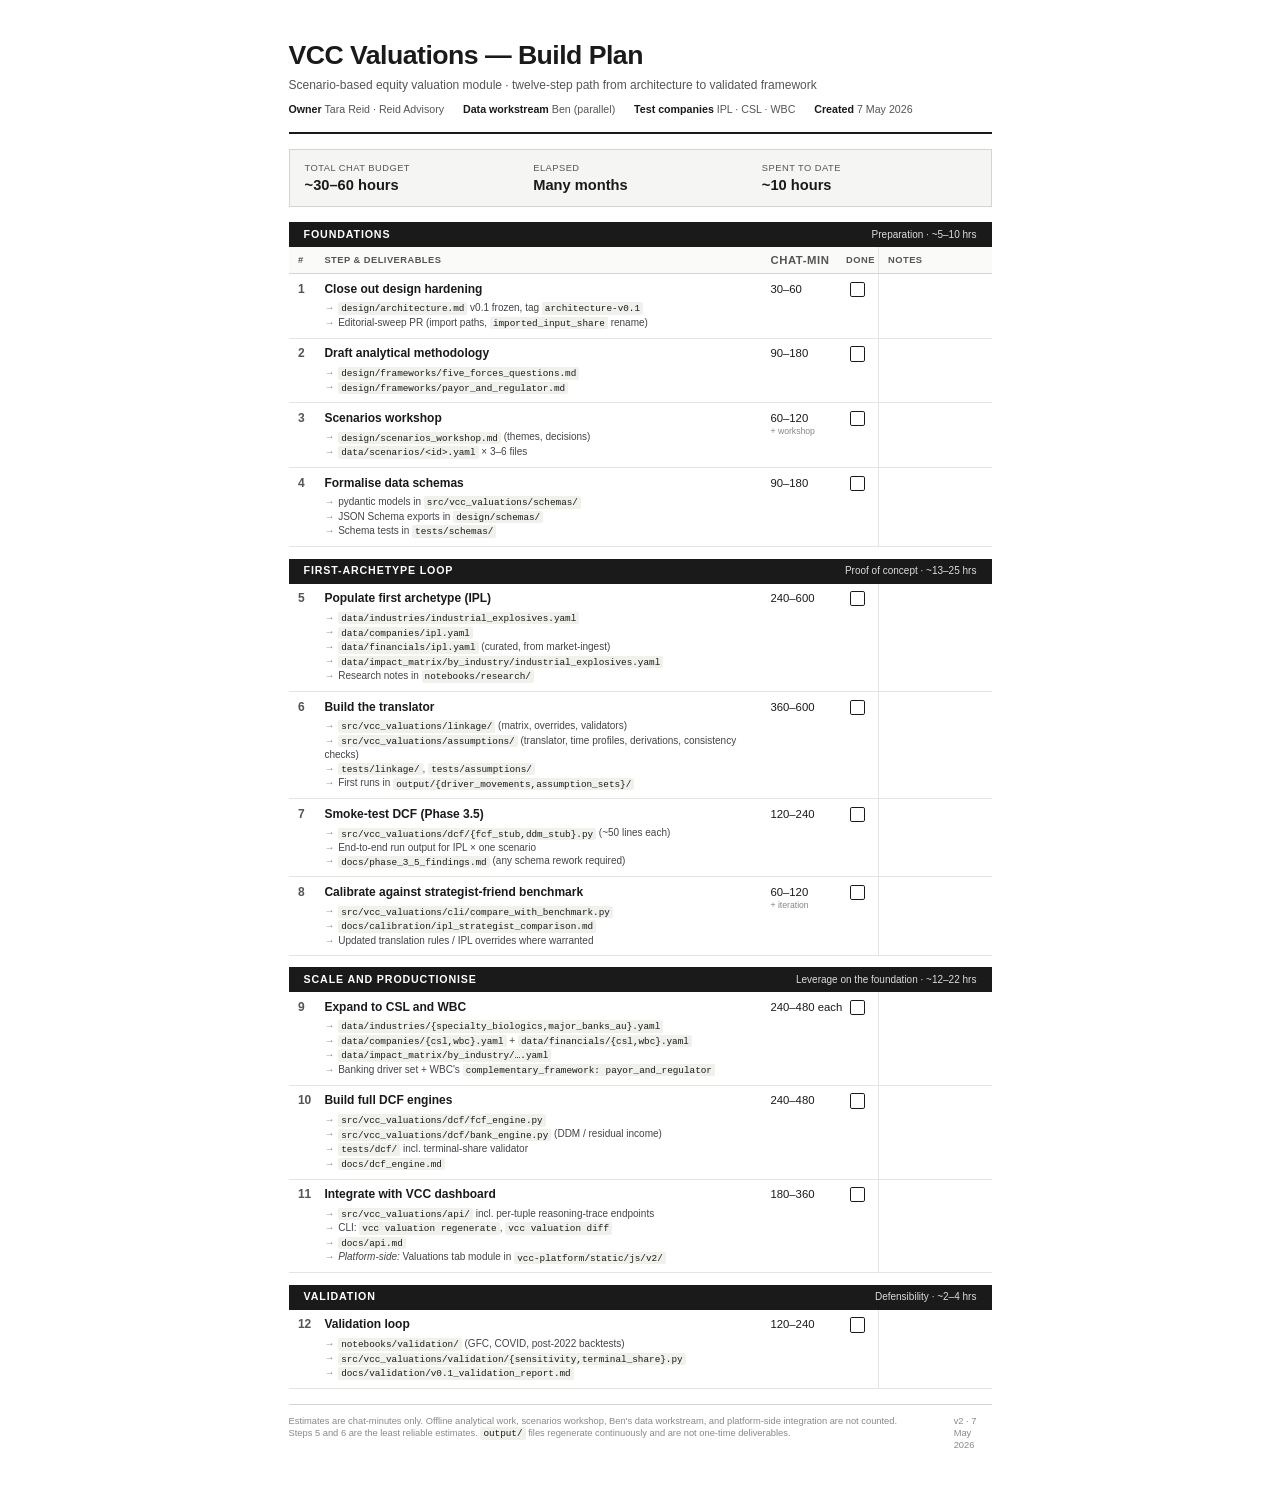
==== design/build_plan.html @ 8c61b1d6 "design: add build plan wall chart" ====
<!DOCTYPE html>
<html lang="en">
<head>
<meta charset="utf-8">
<title>VCC Valuations — Build Plan</title>
<style>
  @page {
    size: A4 portrait;
    margin: 10mm 12mm;
  }
  * { box-sizing: border-box; }
  html, body { margin: 0; padding: 0; }
  body {
    font-family: -apple-system, BlinkMacSystemFont, "Segoe UI", Roboto, "Helvetica Neue", Arial, sans-serif;
    color: #1a1a1a;
    line-height: 1.3;
    font-size: 9pt;
    background: white;
  }
  .container { padding: 10mm 12mm; max-width: 210mm; margin: 0 auto; }
  @media print { .container { padding: 0; } }
  header {
    border-bottom: 2pt solid #1a1a1a;
    padding-bottom: 4mm;
    margin-bottom: 4mm;
  }
  h1 {
    font-size: 20pt;
    margin: 0 0 1.5mm 0;
    letter-spacing: -0.02em;
  }
  .subtitle {
    font-size: 9pt;
    color: #555;
    margin: 0;
  }
  .meta {
    margin-top: 2.5mm;
    font-size: 8pt;
    color: #555;
    display: flex;
    gap: 5mm;
    flex-wrap: wrap;
  }
  .meta strong { color: #1a1a1a; }
  .totals {
    background: #f5f5f3;
    border: 1pt solid #d4d4d0;
    padding: 3mm 4mm;
    margin-bottom: 4mm;
  }
  .totals-grid {
    display: grid;
    grid-template-columns: 1fr 1fr 1fr;
    gap: 4mm;
  }
  .totals-cell .label {
    font-size: 7pt;
    color: #555;
    text-transform: uppercase;
    letter-spacing: 0.05em;
    margin-bottom: 0.5mm;
  }
  .totals-cell .value {
    font-size: 11pt;
    font-weight: 600;
  }
  .phase-row {
    background: #1a1a1a;
    color: white;
    padding: 1.5mm 4mm;
    font-size: 8pt;
    font-weight: 600;
    text-transform: uppercase;
    letter-spacing: 0.08em;
    margin-top: 3mm;
    margin-bottom: 0;
    display: flex;
    justify-content: space-between;
    align-items: baseline;
  }
  .phase-row .phase-summary {
    font-weight: 400;
    text-transform: none;
    letter-spacing: 0;
    font-size: 7.5pt;
    opacity: 0.85;
  }
  table {
    width: 100%;
    border-collapse: collapse;
    margin-bottom: 0;
    table-layout: fixed;
  }
  thead th {
    text-align: left;
    font-size: 7pt;
    font-weight: 600;
    color: #555;
    text-transform: uppercase;
    letter-spacing: 0.05em;
    padding: 1.5mm 2.5mm;
    border-bottom: 1pt solid #d4d4d0;
    background: #fafaf8;
  }
  tbody td {
    padding: 2mm 2.5mm;
    border-bottom: 0.5pt solid #e5e5e0;
    vertical-align: top;
    font-size: 9pt;
  }
  .col-num { width: 7mm; font-weight: 600; color: #555; }
  .col-step .step-name { font-weight: 600; margin-bottom: 1mm; font-size: 9pt; }
  .col-step .deliverables {
    font-size: 7.5pt;
    color: #444;
    line-height: 1.35;
  }
  .col-step .deliverables .arrow {
    color: #888;
    margin-right: 1mm;
  }
  code {
    font-family: "SF Mono", Menlo, Consolas, "Liberation Mono", monospace;
    font-size: 7pt;
    background: #f0f0ec;
    padding: 0.2mm 0.8mm;
    border-radius: 0.5mm;
    color: #1a1a1a;
  }
  .col-time {
    width: 20mm;
    white-space: nowrap;
    font-variant-numeric: tabular-nums;
    font-size: 8.5pt;
  }
  .col-time .time-tail { font-size: 6.5pt; color: #888; display: block; }
  .col-done { width: 11mm; text-align: center; }
  .checkbox {
    display: inline-block;
    width: 4mm;
    height: 4mm;
    border: 1pt solid #1a1a1a;
    border-radius: 0.5mm;
    background: white;
  }
  .col-notes { width: 30mm; border-left: 0.5pt solid #e5e5e0; }
  footer {
    margin-top: 4mm;
    padding-top: 2.5mm;
    border-top: 1pt solid #d4d4d0;
    font-size: 7pt;
    color: #888;
    display: flex;
    justify-content: space-between;
    gap: 8mm;
  }
</style>
</head>
<body>
<div class="container">

<header>
  <h1>VCC Valuations &mdash; Build Plan</h1>
  <p class="subtitle">Scenario-based equity valuation module &middot; twelve-step path from architecture to validated framework</p>
  <div class="meta">
    <span><strong>Owner</strong> Tara Reid &middot; Reid Advisory</span>
    <span><strong>Data workstream</strong> Ben (parallel)</span>
    <span><strong>Test companies</strong> IPL &middot; CSL &middot; WBC</span>
    <span><strong>Created</strong> 7 May 2026</span>
  </div>
</header>

<div class="totals">
  <div class="totals-grid">
    <div class="totals-cell">
      <div class="label">Total chat budget</div>
      <div class="value">~30&ndash;60 hours</div>
    </div>
    <div class="totals-cell">
      <div class="label">Elapsed</div>
      <div class="value">Many months</div>
    </div>
    <div class="totals-cell">
      <div class="label">Spent to date</div>
      <div class="value">~10 hours</div>
    </div>
  </div>
</div>

<div class="phase-row"><span>Foundations</span><span class="phase-summary">Preparation &middot; ~5&ndash;10 hrs</span></div>
<table>
  <thead>
    <tr>
      <th class="col-num">#</th>
      <th class="col-step">Step &amp; deliverables</th>
      <th class="col-time">Chat-min</th>
      <th class="col-done">Done</th>
      <th class="col-notes">Notes</th>
    </tr>
  </thead>
  <tbody>
    <tr>
      <td class="col-num">1</td>
      <td class="col-step">
        <div class="step-name">Close out design hardening</div>
        <div class="deliverables">
          <span class="arrow">&rarr;</span><code>design/architecture.md</code> v0.1 frozen, tag <code>architecture-v0.1</code><br>
          <span class="arrow">&rarr;</span>Editorial-sweep PR (import paths, <code>imported_input_share</code> rename)
        </div>
      </td>
      <td class="col-time">30&ndash;60</td>
      <td class="col-done"><span class="checkbox"></span></td>
      <td class="col-notes"></td>
    </tr>
    <tr>
      <td class="col-num">2</td>
      <td class="col-step">
        <div class="step-name">Draft analytical methodology</div>
        <div class="deliverables">
          <span class="arrow">&rarr;</span><code>design/frameworks/five_forces_questions.md</code><br>
          <span class="arrow">&rarr;</span><code>design/frameworks/payor_and_regulator.md</code>
        </div>
      </td>
      <td class="col-time">90&ndash;180</td>
      <td class="col-done"><span class="checkbox"></span></td>
      <td class="col-notes"></td>
    </tr>
    <tr>
      <td class="col-num">3</td>
      <td class="col-step">
        <div class="step-name">Scenarios workshop</div>
        <div class="deliverables">
          <span class="arrow">&rarr;</span><code>design/scenarios_workshop.md</code> (themes, decisions)<br>
          <span class="arrow">&rarr;</span><code>data/scenarios/&lt;id&gt;.yaml</code> &times; 3&ndash;6 files
        </div>
      </td>
      <td class="col-time">60&ndash;120<span class="time-tail">+ workshop</span></td>
      <td class="col-done"><span class="checkbox"></span></td>
      <td class="col-notes"></td>
    </tr>
    <tr>
      <td class="col-num">4</td>
      <td class="col-step">
        <div class="step-name">Formalise data schemas</div>
        <div class="deliverables">
          <span class="arrow">&rarr;</span>pydantic models in <code>src/vcc_valuations/schemas/</code><br>
          <span class="arrow">&rarr;</span>JSON Schema exports in <code>design/schemas/</code><br>
          <span class="arrow">&rarr;</span>Schema tests in <code>tests/schemas/</code>
        </div>
      </td>
      <td class="col-time">90&ndash;180</td>
      <td class="col-done"><span class="checkbox"></span></td>
      <td class="col-notes"></td>
    </tr>
  </tbody>
</table>

<div class="phase-row"><span>First-archetype loop</span><span class="phase-summary">Proof of concept &middot; ~13&ndash;25 hrs</span></div>
<table>
  <tbody>
    <tr>
      <td class="col-num">5</td>
      <td class="col-step">
        <div class="step-name">Populate first archetype (IPL)</div>
        <div class="deliverables">
          <span class="arrow">&rarr;</span><code>data/industries/industrial_explosives.yaml</code><br>
          <span class="arrow">&rarr;</span><code>data/companies/ipl.yaml</code><br>
          <span class="arrow">&rarr;</span><code>data/financials/ipl.yaml</code> (curated, from market-ingest)<br>
          <span class="arrow">&rarr;</span><code>data/impact_matrix/by_industry/industrial_explosives.yaml</code><br>
          <span class="arrow">&rarr;</span>Research notes in <code>notebooks/research/</code>
        </div>
      </td>
      <td class="col-time">240&ndash;600</td>
      <td class="col-done"><span class="checkbox"></span></td>
      <td class="col-notes"></td>
    </tr>
    <tr>
      <td class="col-num">6</td>
      <td class="col-step">
        <div class="step-name">Build the translator</div>
        <div class="deliverables">
          <span class="arrow">&rarr;</span><code>src/vcc_valuations/linkage/</code> (matrix, overrides, validators)<br>
          <span class="arrow">&rarr;</span><code>src/vcc_valuations/assumptions/</code> (translator, time profiles, derivations, consistency checks)<br>
          <span class="arrow">&rarr;</span><code>tests/linkage/</code>, <code>tests/assumptions/</code><br>
          <span class="arrow">&rarr;</span>First runs in <code>output/{driver_movements,assumption_sets}/</code>
        </div>
      </td>
      <td class="col-time">360&ndash;600</td>
      <td class="col-done"><span class="checkbox"></span></td>
      <td class="col-notes"></td>
    </tr>
    <tr>
      <td class="col-num">7</td>
      <td class="col-step">
        <div class="step-name">Smoke-test DCF (Phase 3.5)</div>
        <div class="deliverables">
          <span class="arrow">&rarr;</span><code>src/vcc_valuations/dcf/{fcf_stub,ddm_stub}.py</code> (~50 lines each)<br>
          <span class="arrow">&rarr;</span>End-to-end run output for IPL &times; one scenario<br>
          <span class="arrow">&rarr;</span><code>docs/phase_3_5_findings.md</code> (any schema rework required)
        </div>
      </td>
      <td class="col-time">120&ndash;240</td>
      <td class="col-done"><span class="checkbox"></span></td>
      <td class="col-notes"></td>
    </tr>
    <tr>
      <td class="col-num">8</td>
      <td class="col-step">
        <div class="step-name">Calibrate against strategist-friend benchmark</div>
        <div class="deliverables">
          <span class="arrow">&rarr;</span><code>src/vcc_valuations/cli/compare_with_benchmark.py</code><br>
          <span class="arrow">&rarr;</span><code>docs/calibration/ipl_strategist_comparison.md</code><br>
          <span class="arrow">&rarr;</span>Updated translation rules / IPL overrides where warranted
        </div>
      </td>
      <td class="col-time">60&ndash;120<span class="time-tail">+ iteration</span></td>
      <td class="col-done"><span class="checkbox"></span></td>
      <td class="col-notes"></td>
    </tr>
  </tbody>
</table>

<div class="phase-row"><span>Scale and productionise</span><span class="phase-summary">Leverage on the foundation &middot; ~12&ndash;22 hrs</span></div>
<table>
  <tbody>
    <tr>
      <td class="col-num">9</td>
      <td class="col-step">
        <div class="step-name">Expand to CSL and WBC</div>
        <div class="deliverables">
          <span class="arrow">&rarr;</span><code>data/industries/{specialty_biologics,major_banks_au}.yaml</code><br>
          <span class="arrow">&rarr;</span><code>data/companies/{csl,wbc}.yaml</code> + <code>data/financials/{csl,wbc}.yaml</code><br>
          <span class="arrow">&rarr;</span><code>data/impact_matrix/by_industry/&hellip;.yaml</code><br>
          <span class="arrow">&rarr;</span>Banking driver set + WBC's <code>complementary_framework: payor_and_regulator</code>
        </div>
      </td>
      <td class="col-time">240&ndash;480 each</td>
      <td class="col-done"><span class="checkbox"></span></td>
      <td class="col-notes"></td>
    </tr>
    <tr>
      <td class="col-num">10</td>
      <td class="col-step">
        <div class="step-name">Build full DCF engines</div>
        <div class="deliverables">
          <span class="arrow">&rarr;</span><code>src/vcc_valuations/dcf/fcf_engine.py</code><br>
          <span class="arrow">&rarr;</span><code>src/vcc_valuations/dcf/bank_engine.py</code> (DDM / residual income)<br>
          <span class="arrow">&rarr;</span><code>tests/dcf/</code> incl. terminal-share validator<br>
          <span class="arrow">&rarr;</span><code>docs/dcf_engine.md</code>
        </div>
      </td>
      <td class="col-time">240&ndash;480</td>
      <td class="col-done"><span class="checkbox"></span></td>
      <td class="col-notes"></td>
    </tr>
    <tr>
      <td class="col-num">11</td>
      <td class="col-step">
        <div class="step-name">Integrate with VCC dashboard</div>
        <div class="deliverables">
          <span class="arrow">&rarr;</span><code>src/vcc_valuations/api/</code> incl. per-tuple reasoning-trace endpoints<br>
          <span class="arrow">&rarr;</span>CLI: <code>vcc valuation regenerate</code>, <code>vcc valuation diff</code><br>
          <span class="arrow">&rarr;</span><code>docs/api.md</code><br>
          <span class="arrow">&rarr;</span><em>Platform-side:</em> Valuations tab module in <code>vcc-platform/static/js/v2/</code>
        </div>
      </td>
      <td class="col-time">180&ndash;360</td>
      <td class="col-done"><span class="checkbox"></span></td>
      <td class="col-notes"></td>
    </tr>
  </tbody>
</table>

<div class="phase-row"><span>Validation</span><span class="phase-summary">Defensibility &middot; ~2&ndash;4 hrs</span></div>
<table>
  <tbody>
    <tr>
      <td class="col-num">12</td>
      <td class="col-step">
        <div class="step-name">Validation loop</div>
        <div class="deliverables">
          <span class="arrow">&rarr;</span><code>notebooks/validation/</code> (GFC, COVID, post-2022 backtests)<br>
          <span class="arrow">&rarr;</span><code>src/vcc_valuations/validation/{sensitivity,terminal_share}.py</code><br>
          <span class="arrow">&rarr;</span><code>docs/validation/v0.1_validation_report.md</code>
        </div>
      </td>
      <td class="col-time">120&ndash;240</td>
      <td class="col-done"><span class="checkbox"></span></td>
      <td class="col-notes"></td>
    </tr>
  </tbody>
</table>

<footer>
  <span>Estimates are chat-minutes only. Offline analytical work, scenarios workshop, Ben's data workstream, and platform-side integration are not counted. Steps 5 and 6 are the least reliable estimates. <code>output/</code> files regenerate continuously and are not one-time deliverables.</span>
  <span>v2 &middot; 7 May 2026</span>
</footer>

</div>
</body>
</html>
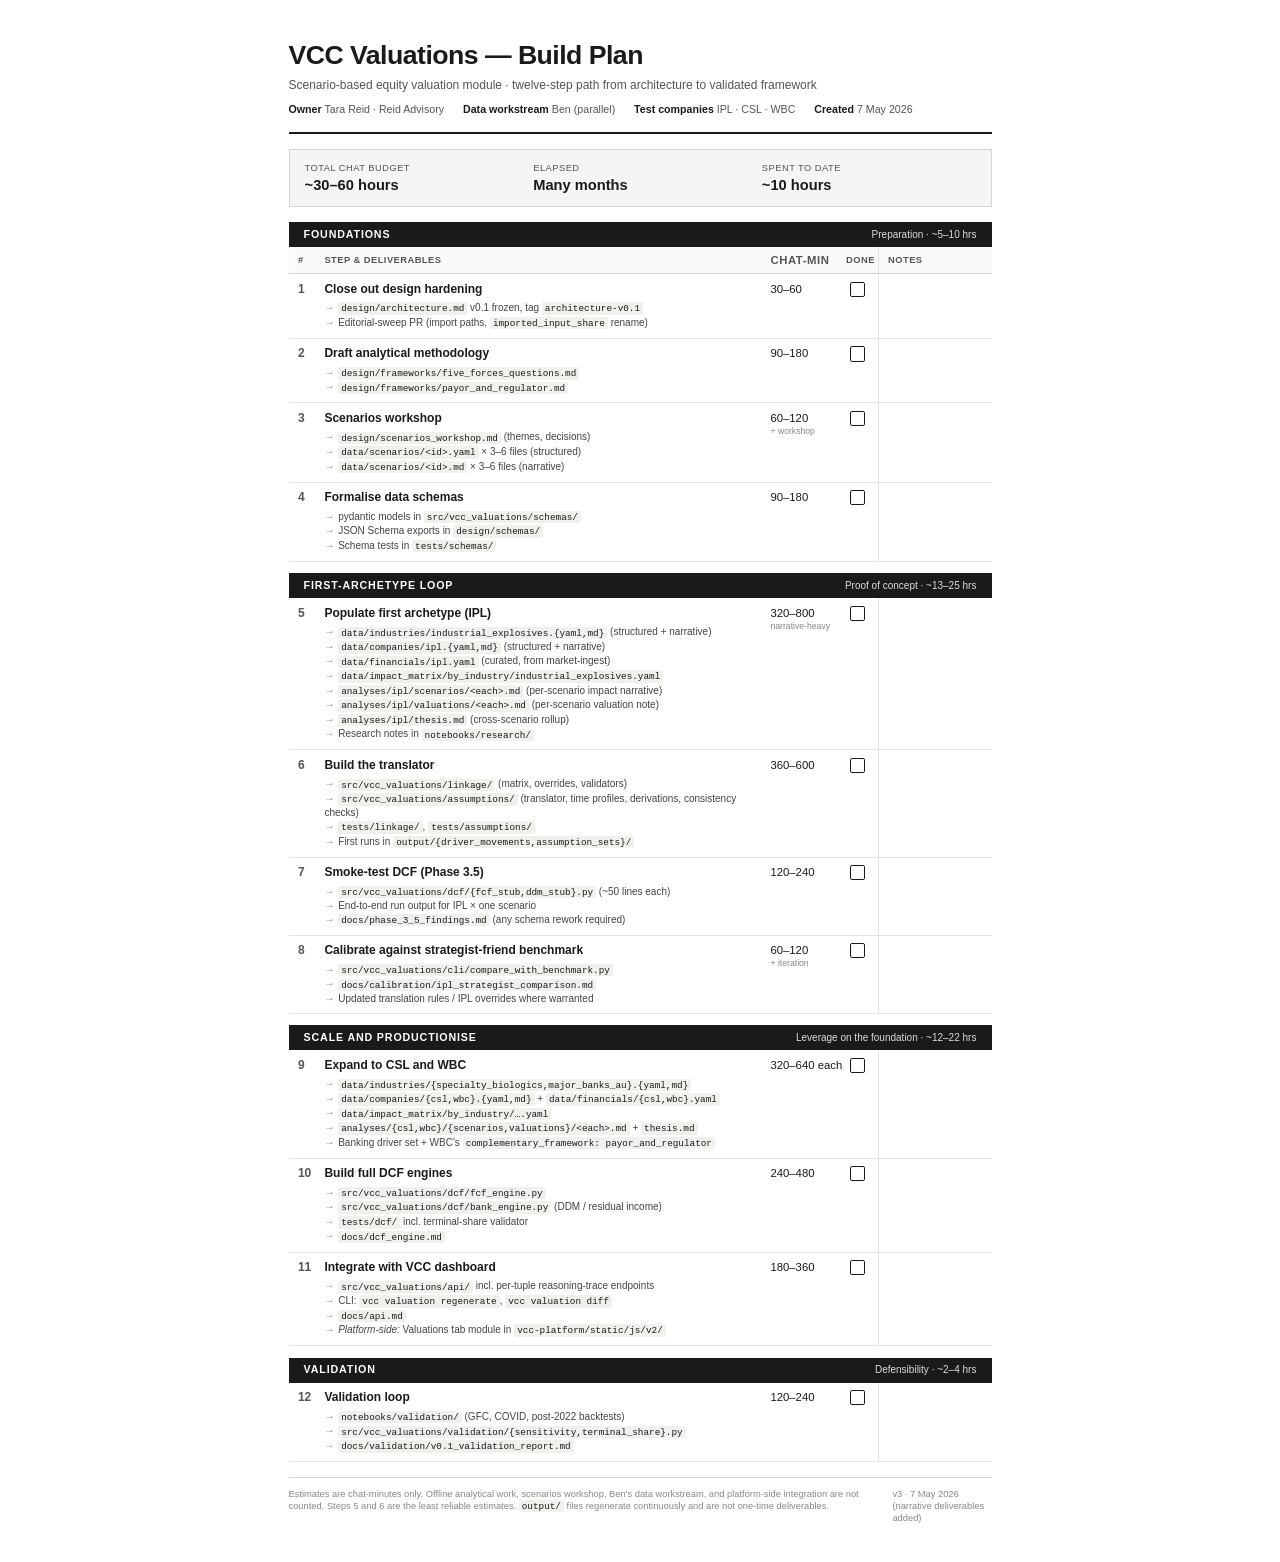
==== commit f62d3ae9: "design: add narrative-deliverables convention; Five Forces question bank (Buyer Power) - New §16.1 '" ====
--- a/design/build_plan.html
+++ b/design/build_plan.html
@@ -232,7 +232,8 @@
         <div class="step-name">Scenarios workshop</div>
         <div class="deliverables">
           <span class="arrow">&rarr;</span><code>design/scenarios_workshop.md</code> (themes, decisions)<br>
-          <span class="arrow">&rarr;</span><code>data/scenarios/&lt;id&gt;.yaml</code> &times; 3&ndash;6 files
+          <span class="arrow">&rarr;</span><code>data/scenarios/&lt;id&gt;.yaml</code> &times; 3&ndash;6 files (structured)<br>
+          <span class="arrow">&rarr;</span><code>data/scenarios/&lt;id&gt;.md</code> &times; 3&ndash;6 files (narrative)
         </div>
       </td>
       <td class="col-time">60&ndash;120<span class="time-tail">+ workshop</span></td>
@@ -264,14 +265,17 @@
       <td class="col-step">
         <div class="step-name">Populate first archetype (IPL)</div>
         <div class="deliverables">
-          <span class="arrow">&rarr;</span><code>data/industries/industrial_explosives.yaml</code><br>
-          <span class="arrow">&rarr;</span><code>data/companies/ipl.yaml</code><br>
+          <span class="arrow">&rarr;</span><code>data/industries/industrial_explosives.{yaml,md}</code> (structured + narrative)<br>
+          <span class="arrow">&rarr;</span><code>data/companies/ipl.{yaml,md}</code> (structured + narrative)<br>
           <span class="arrow">&rarr;</span><code>data/financials/ipl.yaml</code> (curated, from market-ingest)<br>
           <span class="arrow">&rarr;</span><code>data/impact_matrix/by_industry/industrial_explosives.yaml</code><br>
+          <span class="arrow">&rarr;</span><code>analyses/ipl/scenarios/&lt;each&gt;.md</code> (per-scenario impact narrative)<br>
+          <span class="arrow">&rarr;</span><code>analyses/ipl/valuations/&lt;each&gt;.md</code> (per-scenario valuation note)<br>
+          <span class="arrow">&rarr;</span><code>analyses/ipl/thesis.md</code> (cross-scenario rollup)<br>
           <span class="arrow">&rarr;</span>Research notes in <code>notebooks/research/</code>
         </div>
       </td>
-      <td class="col-time">240&ndash;600</td>
+      <td class="col-time">320&ndash;800<span class="time-tail">narrative-heavy</span></td>
       <td class="col-done"><span class="checkbox"></span></td>
       <td class="col-notes"></td>
     </tr>
@@ -329,13 +333,14 @@
       <td class="col-step">
         <div class="step-name">Expand to CSL and WBC</div>
         <div class="deliverables">
-          <span class="arrow">&rarr;</span><code>data/industries/{specialty_biologics,major_banks_au}.yaml</code><br>
-          <span class="arrow">&rarr;</span><code>data/companies/{csl,wbc}.yaml</code> + <code>data/financials/{csl,wbc}.yaml</code><br>
+          <span class="arrow">&rarr;</span><code>data/industries/{specialty_biologics,major_banks_au}.{yaml,md}</code><br>
+          <span class="arrow">&rarr;</span><code>data/companies/{csl,wbc}.{yaml,md}</code> + <code>data/financials/{csl,wbc}.yaml</code><br>
           <span class="arrow">&rarr;</span><code>data/impact_matrix/by_industry/&hellip;.yaml</code><br>
+          <span class="arrow">&rarr;</span><code>analyses/{csl,wbc}/{scenarios,valuations}/&lt;each&gt;.md</code> + <code>thesis.md</code><br>
           <span class="arrow">&rarr;</span>Banking driver set + WBC's <code>complementary_framework: payor_and_regulator</code>
         </div>
       </td>
-      <td class="col-time">240&ndash;480 each</td>
+      <td class="col-time">320&ndash;640 each</td>
       <td class="col-done"><span class="checkbox"></span></td>
       <td class="col-notes"></td>
     </tr>
@@ -394,7 +399,7 @@
 
 <footer>
   <span>Estimates are chat-minutes only. Offline analytical work, scenarios workshop, Ben's data workstream, and platform-side integration are not counted. Steps 5 and 6 are the least reliable estimates. <code>output/</code> files regenerate continuously and are not one-time deliverables.</span>
-  <span>v2 &middot; 7 May 2026</span>
+  <span>v3 &middot; 7 May 2026 (narrative deliverables added)</span>
 </footer>
 
 </div>
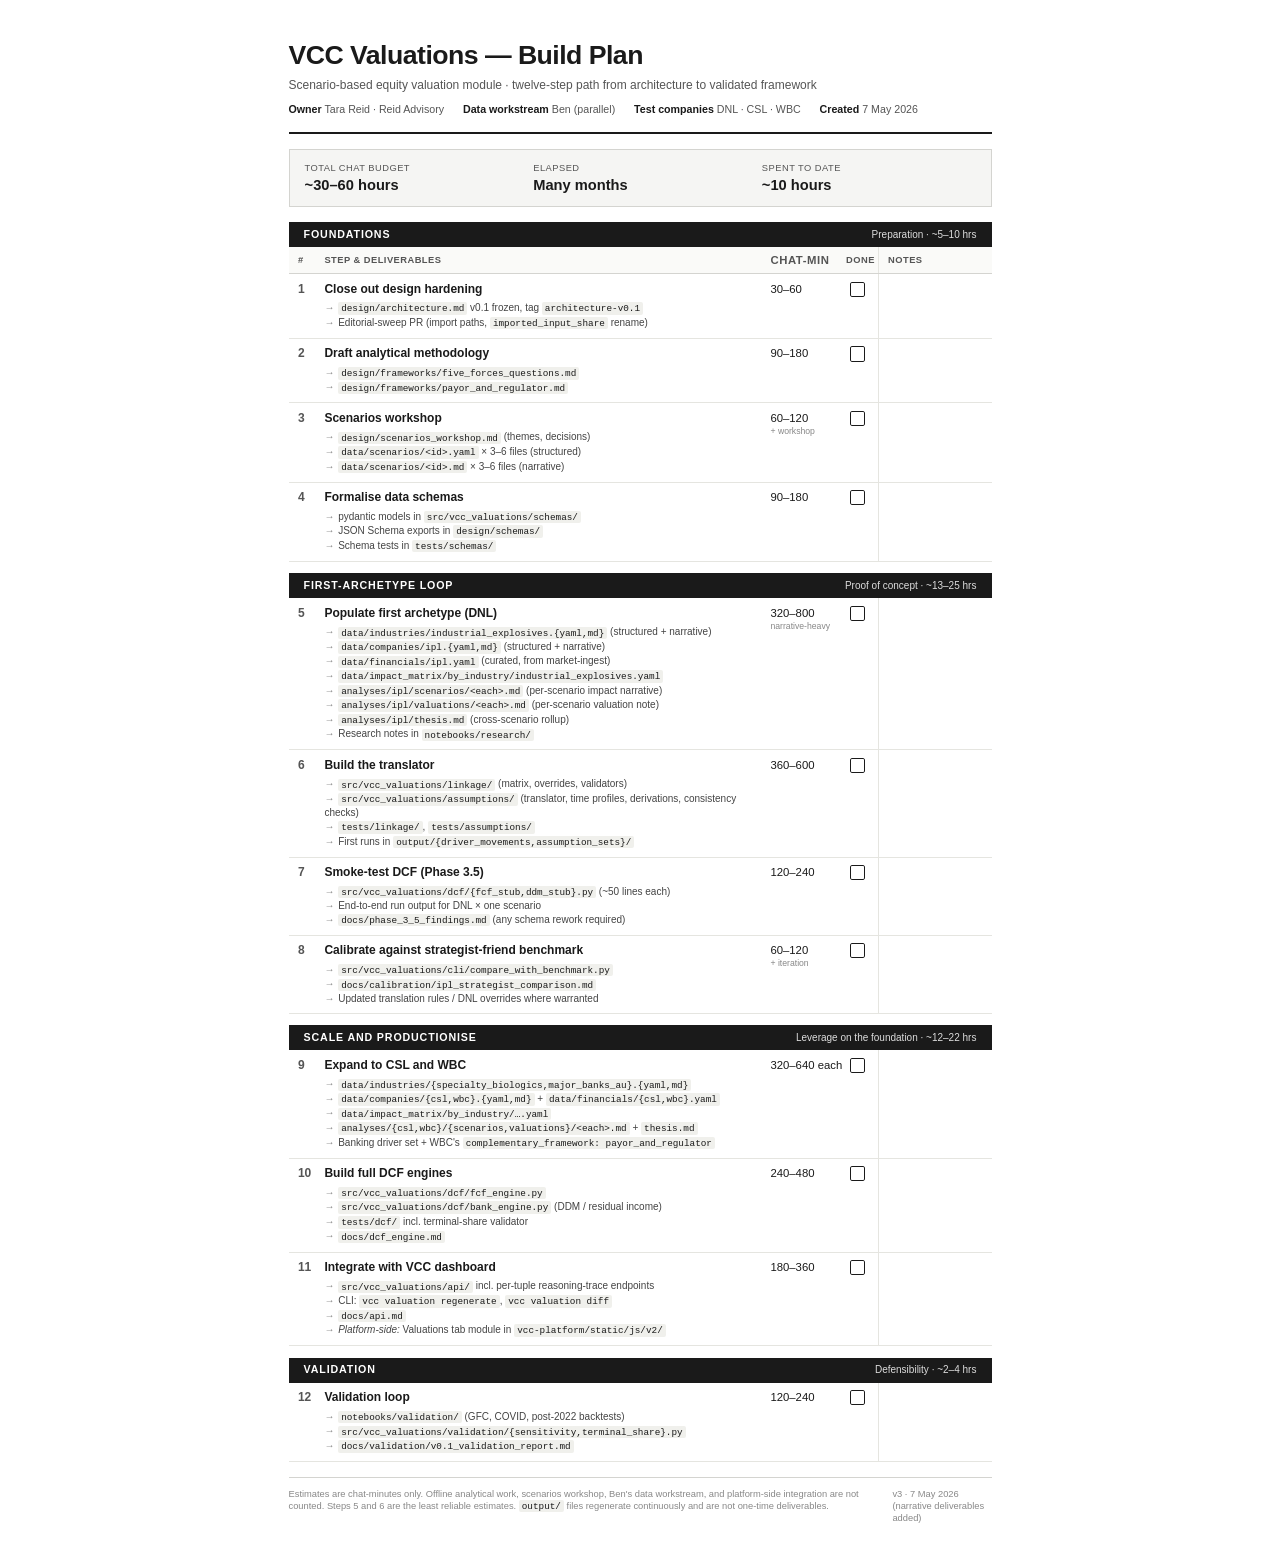
==== commit 5d553054: "Editorial sweep: IPL -> DNL across spec, frameworks, scenarios, build plan; architecture v0.2.1 Swee" ====
--- a/design/build_plan.html
+++ b/design/build_plan.html
@@ -166,7 +166,7 @@
   <div class="meta">
     <span><strong>Owner</strong> Tara Reid &middot; Reid Advisory</span>
     <span><strong>Data workstream</strong> Ben (parallel)</span>
-    <span><strong>Test companies</strong> IPL &middot; CSL &middot; WBC</span>
+    <span><strong>Test companies</strong> DNL &middot; CSL &middot; WBC</span>
     <span><strong>Created</strong> 7 May 2026</span>
   </div>
 </header>
@@ -263,7 +263,7 @@
     <tr>
       <td class="col-num">5</td>
       <td class="col-step">
-        <div class="step-name">Populate first archetype (IPL)</div>
+        <div class="step-name">Populate first archetype (DNL)</div>
         <div class="deliverables">
           <span class="arrow">&rarr;</span><code>data/industries/industrial_explosives.{yaml,md}</code> (structured + narrative)<br>
           <span class="arrow">&rarr;</span><code>data/companies/ipl.{yaml,md}</code> (structured + narrative)<br>
@@ -300,7 +300,7 @@
         <div class="step-name">Smoke-test DCF (Phase 3.5)</div>
         <div class="deliverables">
           <span class="arrow">&rarr;</span><code>src/vcc_valuations/dcf/{fcf_stub,ddm_stub}.py</code> (~50 lines each)<br>
-          <span class="arrow">&rarr;</span>End-to-end run output for IPL &times; one scenario<br>
+          <span class="arrow">&rarr;</span>End-to-end run output for DNL &times; one scenario<br>
           <span class="arrow">&rarr;</span><code>docs/phase_3_5_findings.md</code> (any schema rework required)
         </div>
       </td>
@@ -315,7 +315,7 @@
         <div class="deliverables">
           <span class="arrow">&rarr;</span><code>src/vcc_valuations/cli/compare_with_benchmark.py</code><br>
           <span class="arrow">&rarr;</span><code>docs/calibration/ipl_strategist_comparison.md</code><br>
-          <span class="arrow">&rarr;</span>Updated translation rules / IPL overrides where warranted
+          <span class="arrow">&rarr;</span>Updated translation rules / DNL overrides where warranted
         </div>
       </td>
       <td class="col-time">60&ndash;120<span class="time-tail">+ iteration</span></td>
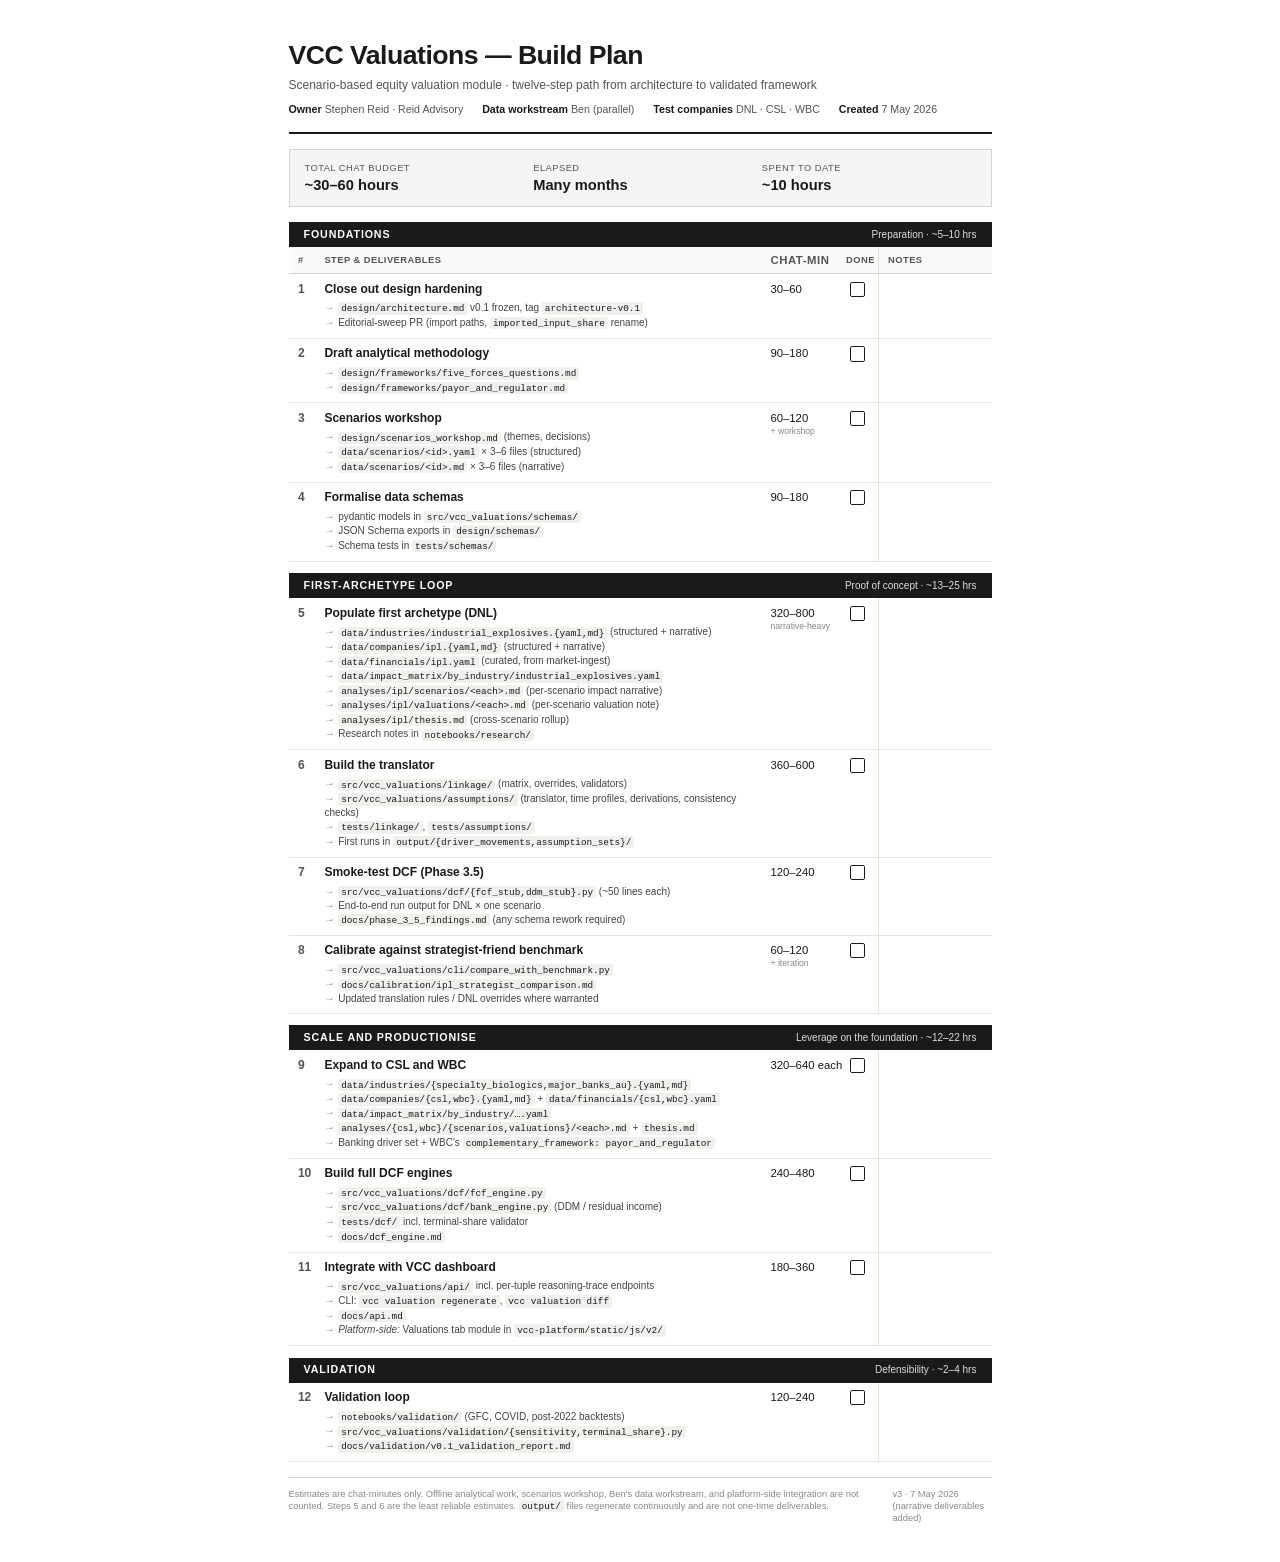
==== commit 9abd544f: "Batch 6: close all thirteen correctness, methodology and test-gap items Dead code (38, M9). VCCXLSX," ====
--- a/design/build_plan.html
+++ b/design/build_plan.html
@@ -164,7 +164,7 @@
   <h1>VCC Valuations &mdash; Build Plan</h1>
   <p class="subtitle">Scenario-based equity valuation module &middot; twelve-step path from architecture to validated framework</p>
   <div class="meta">
-    <span><strong>Owner</strong> Tara Reid &middot; Reid Advisory</span>
+    <span><strong>Owner</strong> Stephen Reid &middot; Reid Advisory</span>
     <span><strong>Data workstream</strong> Ben (parallel)</span>
     <span><strong>Test companies</strong> DNL &middot; CSL &middot; WBC</span>
     <span><strong>Created</strong> 7 May 2026</span>
